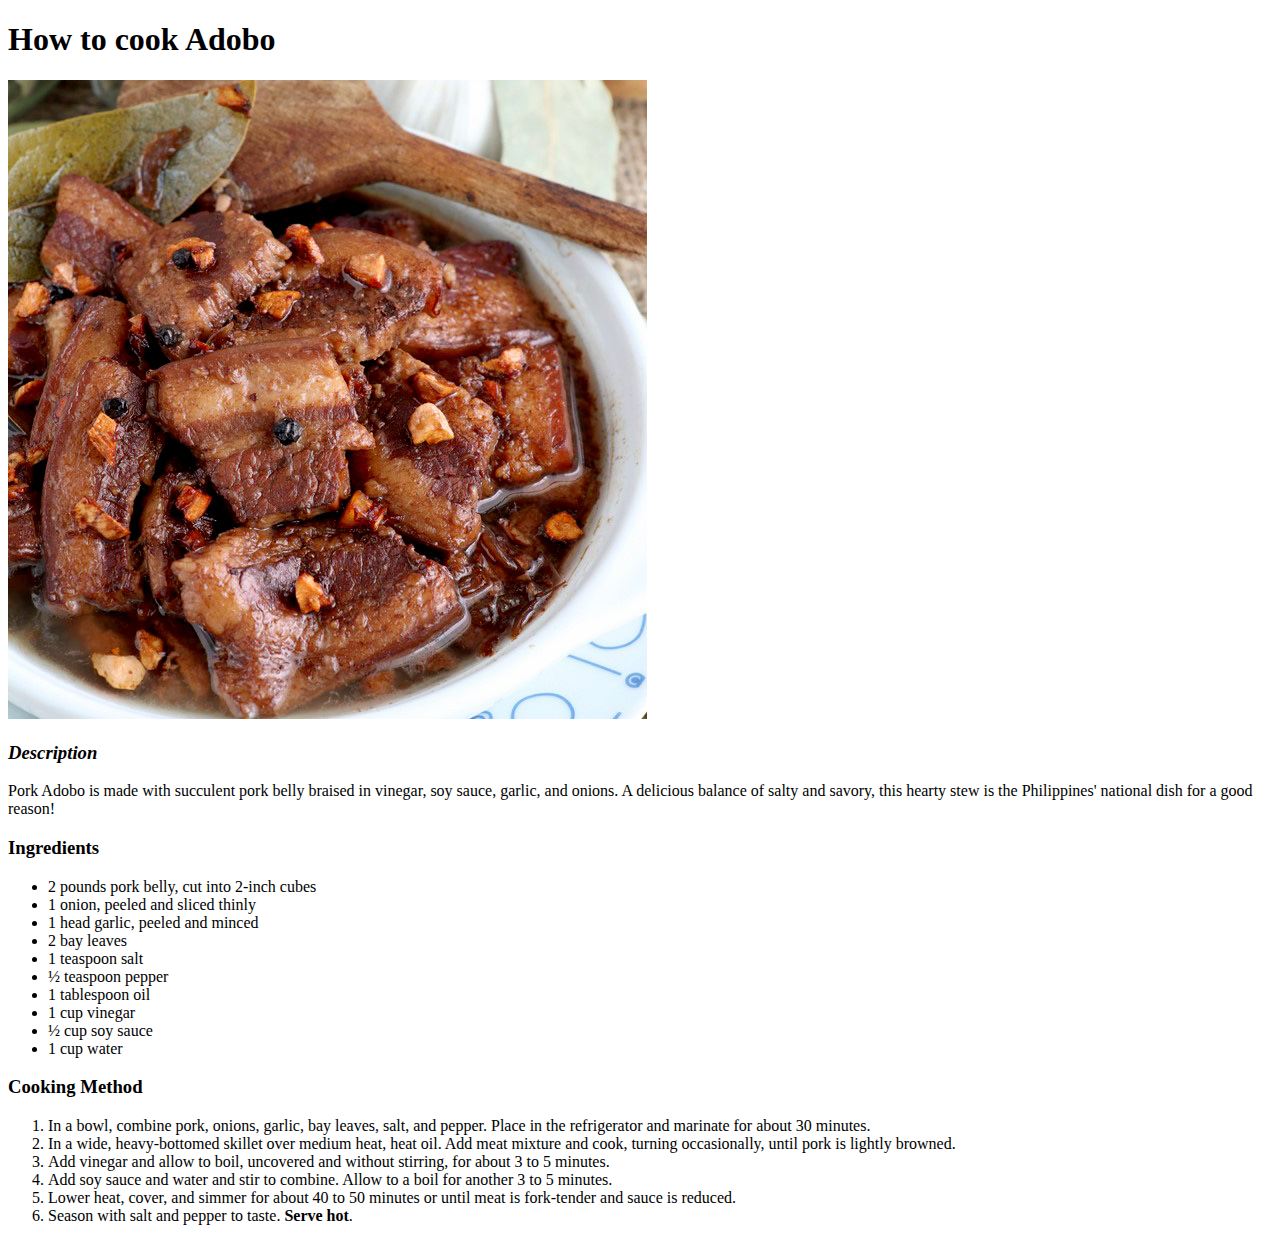
==== recipes/adobo.html @ e00610c9 "Modify title and add Adobo recipe" ====
<!DOCTYPE html>
<html lang="en">
<head>
    <meta charset="UTF-8">
    <meta name="viewport" content="width=device-width, initial-scale=1.0">
    <title>Adobo | Recipe</title>
</head>

<body>
    <!-- https://www.kawalingpinoy.com/pork-adobo/ -->

    <h1>How to cook Adobo</h1>
    
    <img src="../images/pork-adobo.jpg" alt="Adobo food">

    <h3><em>Description</em></h3>
    <p>Pork Adobo is made with succulent pork belly braised in vinegar, soy sauce, garlic, and onions. A delicious balance
        of salty and savory, this hearty stew is the Philippines' national dish for a good reason!</p>
    
    <h3>Ingredients</h3>
    <ul>
        <li>2 pounds pork belly, cut into 2-inch cubes</li>
        <li>1 onion, peeled and sliced thinly</li>
        <li>1 head garlic, peeled and minced</li>
        <li>2 bay leaves</li>
        <li>1 teaspoon salt</li>
        <li>½ teaspoon pepper</li>
        <li>1 tablespoon oil</li>
        <li>1 cup vinegar</li>
        <li>½ cup soy sauce</li>
        <li>1 cup water</li>
    </ul>

    <h3>Cooking Method</h3>
    <ol>
        <li>In a bowl, combine pork, onions, garlic, bay leaves, salt, and pepper. Place in the refrigerator and marinate for
            about 30 minutes.</li>
        <li>In a wide, heavy-bottomed skillet over medium heat, heat oil. Add meat mixture and cook, turning occasionally, until
            pork is lightly browned.</li>
        <li>Add vinegar and allow to boil, uncovered and without stirring, for about 3 to 5 minutes.</li>
        <li>Add soy sauce and water and stir to combine. Allow to a boil for another 3 to 5 minutes.</li>
        <li>Lower heat, cover, and simmer for about 40 to 50 minutes or until meat is fork-tender and sauce is reduced.</li>
        <li>Season with salt and pepper to taste. <strong>Serve hot</strong>.</li>
    </ol>

</body>
</html>
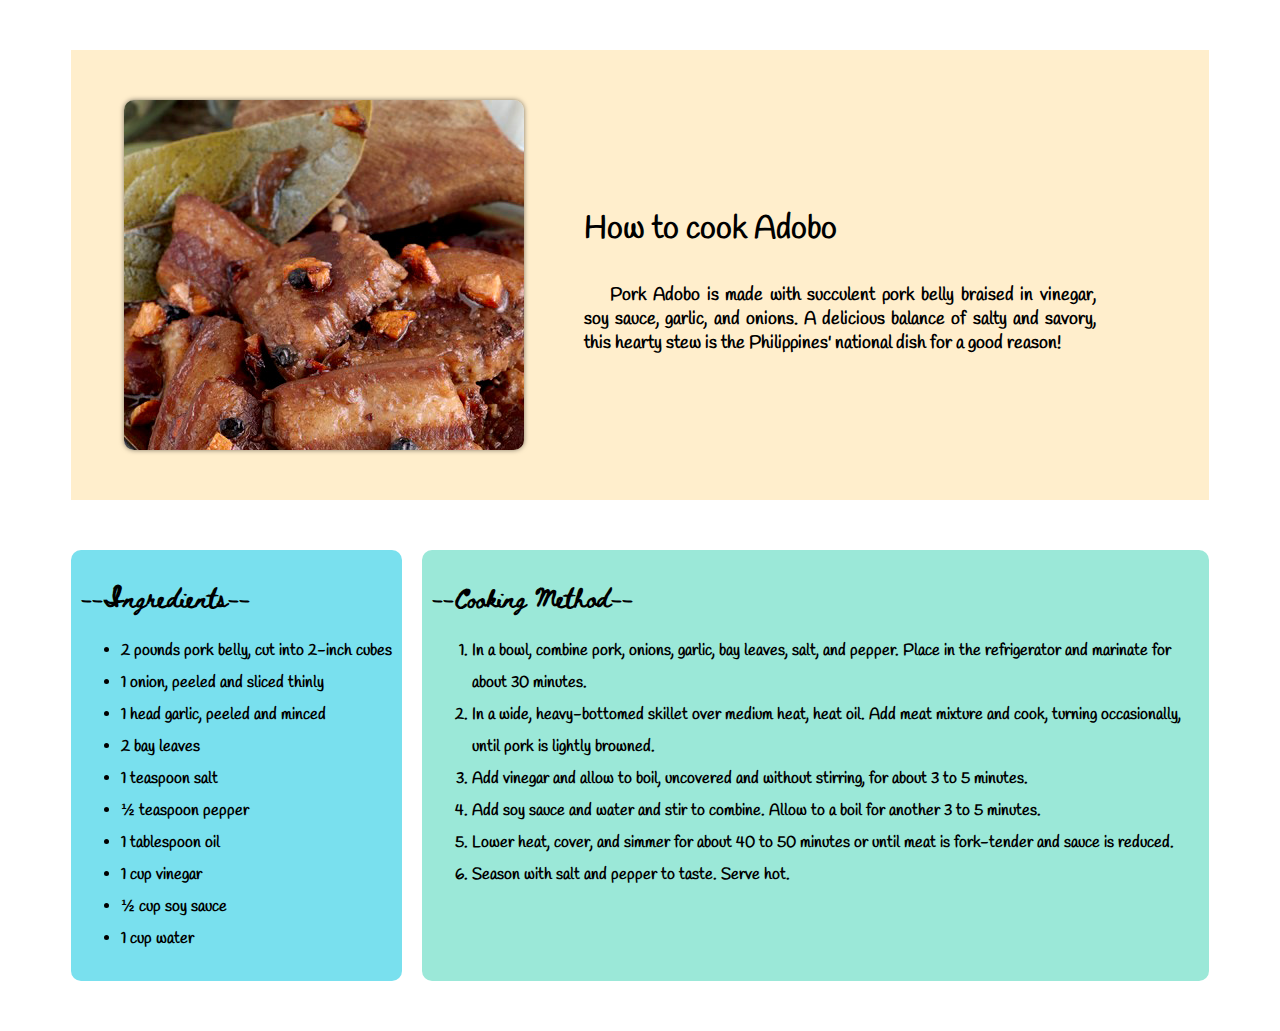
==== commit 2cd0c251: "Link the recipe-style.css to pancit and adobo page" ====
--- a/recipes/adobo.html
+++ b/recipes/adobo.html
@@ -4,44 +4,57 @@
     <meta charset="UTF-8">
     <meta name="viewport" content="width=device-width, initial-scale=1.0">
     <title>Adobo | Recipe</title>
+    <link rel="stylesheet" href="../css/recipe-style.css">
 </head>
 
 <body>
     <!-- https://www.kawalingpinoy.com/pork-adobo/ -->
 
-    <h1>How to cook Adobo</h1>
+    <div class="flex-container">
+        <div class="title-desc">
+            <h1>How to cook Adobo</h1>
+            <p>Pork Adobo is made with succulent pork belly braised in vinegar, soy sauce, garlic, and onions. A delicious
+                balance
+                of salty and savory, this hearty stew is the Philippines' national dish for a good reason!</p>
+        </div>
     
-    <img src="../images/pork-adobo.jpg" alt="Adobo food">
+        <div class="image-container">
+            <img src="../images/pork-adobo.jpg" alt="Adobo food">
+        </div>
+    </div>
+    
+    <div class="flex-contwo">
+        <div class="ingred">
+            <h3>--Ingredients--</h3>
+            <ul>
+                <li>2 pounds pork belly, cut into 2-inch cubes</li>
+                <li>1 onion, peeled and sliced thinly</li>
+                <li>1 head garlic, peeled and minced</li>
+                <li>2 bay leaves</li>
+                <li>1 teaspoon salt</li>
+                <li>½ teaspoon pepper</li>
+                <li>1 tablespoon oil</li>
+                <li>1 cup vinegar</li>
+                <li>½ cup soy sauce</li>
+                <li>1 cup water</li>
+            </ul>
+        </div>
 
-    <h3><em>Description</em></h3>
-    <p>Pork Adobo is made with succulent pork belly braised in vinegar, soy sauce, garlic, and onions. A delicious balance
-        of salty and savory, this hearty stew is the Philippines' national dish for a good reason!</p>
-    
-    <h3>Ingredients</h3>
-    <ul>
-        <li>2 pounds pork belly, cut into 2-inch cubes</li>
-        <li>1 onion, peeled and sliced thinly</li>
-        <li>1 head garlic, peeled and minced</li>
-        <li>2 bay leaves</li>
-        <li>1 teaspoon salt</li>
-        <li>½ teaspoon pepper</li>
-        <li>1 tablespoon oil</li>
-        <li>1 cup vinegar</li>
-        <li>½ cup soy sauce</li>
-        <li>1 cup water</li>
-    </ul>
-
-    <h3>Cooking Method</h3>
-    <ol>
-        <li>In a bowl, combine pork, onions, garlic, bay leaves, salt, and pepper. Place in the refrigerator and marinate for
-            about 30 minutes.</li>
-        <li>In a wide, heavy-bottomed skillet over medium heat, heat oil. Add meat mixture and cook, turning occasionally, until
-            pork is lightly browned.</li>
-        <li>Add vinegar and allow to boil, uncovered and without stirring, for about 3 to 5 minutes.</li>
-        <li>Add soy sauce and water and stir to combine. Allow to a boil for another 3 to 5 minutes.</li>
-        <li>Lower heat, cover, and simmer for about 40 to 50 minutes or until meat is fork-tender and sauce is reduced.</li>
-        <li>Season with salt and pepper to taste. <strong>Serve hot</strong>.</li>
-    </ol>
-
+        <div class="instruct">
+            <h3>--Cooking Method--</h3>
+            <ol>
+                <li>In a bowl, combine pork, onions, garlic, bay leaves, salt, and pepper. Place in the refrigerator and marinate
+                    for
+                    about 30 minutes.</li>
+                <li>In a wide, heavy-bottomed skillet over medium heat, heat oil. Add meat mixture and cook, turning occasionally,
+                    until
+                    pork is lightly browned.</li>
+                <li>Add vinegar and allow to boil, uncovered and without stirring, for about 3 to 5 minutes.</li>
+                <li>Add soy sauce and water and stir to combine. Allow to a boil for another 3 to 5 minutes.</li>
+                <li>Lower heat, cover, and simmer for about 40 to 50 minutes or until meat is fork-tender and sauce is reduced.</li>
+                <li>Season with salt and pepper to taste. <strong>Serve hot</strong>.</li>
+            </ol>
+        </div>
+    </div>
 </body>
 </html>--- a/css/recipe-style.css
+++ b/css/recipe-style.css
@@ -0,0 +1,92 @@
+@import url('https://fonts.googleapis.com/css2?family=Beth+Ellen&family=Fredericka+the+Great&family=Handlee&family=Margarine&display=swap');
+
+*{
+    font-family: 'Handlee', cursive, sans-serif;
+    font-weight: bold;
+}
+
+.flex-container{
+    display: flex;
+    position: relative;
+    align-items: center;
+    justify-content: center;
+    flex-direction: row-reverse;
+    width: 90%;
+    height: 450px;
+    margin: 0 auto;
+    margin-top: 50px;
+    background-color: #FFEECC;
+}
+
+.flex-container .title-desc{
+    padding: 50px;
+    margin-right: 40px;
+    margin: 10px;
+    width: 45%;
+    margin: 10px;
+    text-align: justify;
+    line-height: 1.5em;
+    text-indent: 5%;
+}
+
+.flex-container p{
+    font-size: 18px;
+}
+
+.flex-container h1{
+    text-indent: 0%;
+    line-height: 2em;
+}
+
+.flex-container .image-container {
+    width: 400px;
+    height: 350px;
+    border-radius: 10px;
+    overflow: hidden;
+    box-shadow: 0px 0px 5px rgba(0, 0, 0, 0.5);;
+}
+
+.flex-container .wc-img{
+    width: 100%;
+    height: 100%;
+    object-fit: cover;
+}
+
+.flex-contwo{
+    display: flex;
+    position: relative;
+    align-items: stretch;
+    justify-content: space-between;
+    flex-direction: row;
+    width: 90%;
+    height: auto;
+    margin: 0 auto;
+    margin-top: 50px;
+    margin-bottom: 50px;
+}
+
+h3{
+    font-family: 'Beth Ellen', cursive;
+}
+
+.ingred,
+.instruct{
+    max-height: 100%;
+    /* flex-grow: 1;
+    flex-shrink: 0;
+    flex-basis: 0; */
+    line-height: 2;
+    padding: 10px;
+    border-radius: 10px;
+}
+
+.ingred{
+    background-color: #79E0EE;
+    margin-right: 10px;
+}
+
+.instruct{
+    flex: 3;
+    background-color: #9BE8D8;
+    margin-left: 10px;
+}